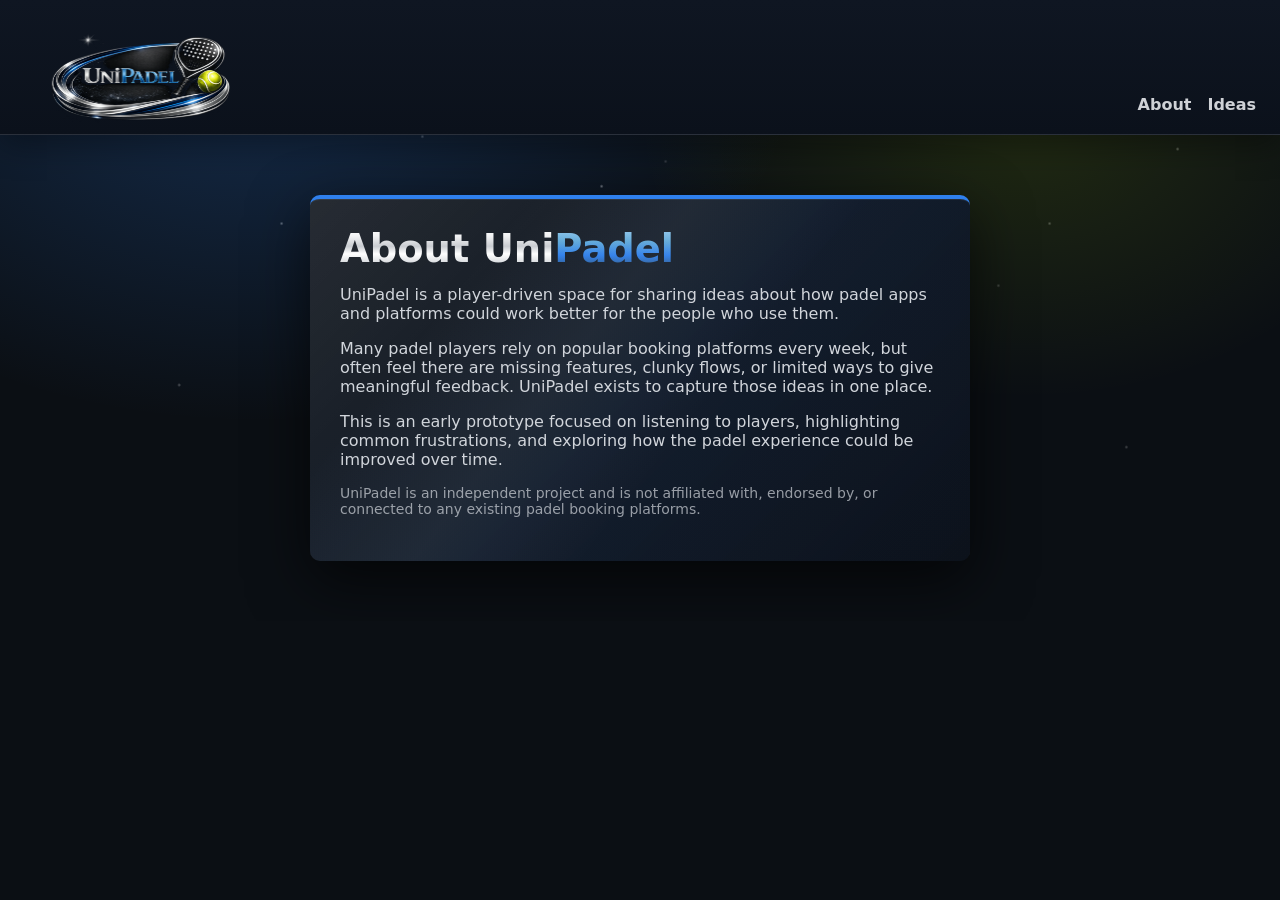
==== index.html @ 0cf9b596 "Update index.html" ====
<!DOCTYPE html>
<html lang="en">
<head>
  <meta charset="UTF-8" />
  <meta name="viewport" content="width=device-width, initial-scale=1" />
  <title>About UniPadel</title>

  <link rel="stylesheet" href="/style.css?v=20260125-3" />
</head>

<body data-page="home">
  <nav class="navbar">
    <a href="/" class="logo">
      <img src="/Images/UniPadel-logo.png" alt="UniPadel logo" class="nav-logo" />
    </a>

    <div class="nav-links">
      <a href="/">About</a>
      <a href="/ideas.html">Ideas</a>

      <!-- Hidden by default; app.js shows these only during an admin session -->
      <a href="/ideas.html?admin=unipadelgold" id="adminNavLink" hidden>Admin</a>
      <a href="/ideas.html" id="exitAdminLink" hidden>Exit Admin</a>
    </div>
  </nav>

  <div class="container">
    <h1 class="brand">
      <span class="brand-uni">About</span>
      <span class="brand-uni">Uni</span><span class="brand-padel">Padel</span>
    </h1>

    <p>
      UniPadel is a player-driven space for sharing ideas about how padel apps and platforms could work better for the people who use them.
    </p>

    <p>
      Many padel players rely on popular booking platforms every week, but often feel there are missing features, clunky flows, or limited ways to give meaningful feedback. UniPadel exists to capture those ideas in one place.
    </p>

    <p>
      This is an early prototype focused on listening to players, highlighting common frustrations, and exploring how the padel experience could be improved over time.
    </p>

    <p style="font-size: 14px; opacity: 0.7;">
      UniPadel is an independent project and is not affiliated with, endorsed by, or connected to any existing padel booking platforms.
    </p>
  </div>

  <script src="/app.js?v=20260125-1" defer></script>
</body>
</html>
---- style.css ----
/* ===== Global safety to prevent sideways overflow ===== */
html, body {
  width: 100%;
  max-width: 100%;
  overflow-x: hidden;
}

/* ===== Page ===== */
body {
  font-family: "Poppins", system-ui, sans-serif;
  margin: 0;
  padding: 0;
  color: #E5E7EB;
  background-color: #0B0F14;

  /* Nebula glow + premium star field */
  background-image:
    radial-gradient(900px 600px at 20% 10%, rgba(47,128,237,.25), transparent 60%),
    radial-gradient(700px 500px at 80% 20%, rgba(182,230,0,.12), transparent 55%),

    radial-gradient(1px 1px at 8% 18%, rgba(255,255,255,.55), transparent 2px),
    radial-gradient(1px 1px at 14% 62%, rgba(255,255,255,.28), transparent 2px),
    radial-gradient(1px 1px at 22% 36%, rgba(255,255,255,.38), transparent 2px),
    radial-gradient(1px 1px at 28% 78%, rgba(255,255,255,.22), transparent 2px),
    radial-gradient(1px 1px at 33% 22%, rgba(255,255,255,.30), transparent 2px),
    radial-gradient(1px 1px at 41% 52%, rgba(255,255,255,.26), transparent 2px),
    radial-gradient(1px 1px at 47% 30%, rgba(255,255,255,.42), transparent 2px),
    radial-gradient(1px 1px at 54% 70%, rgba(255,255,255,.24), transparent 2px),
    radial-gradient(1px 1px at 61% 42%, rgba(255,255,255,.32), transparent 2px),
    radial-gradient(1px 1px at 68% 18%, rgba(255,255,255,.28), transparent 2px),
    radial-gradient(1px 1px at 74% 58%, rgba(255,255,255,.40), transparent 2px),
    radial-gradient(1px 1px at 82% 36%, rgba(255,255,255,.26), transparent 2px),
    radial-gradient(1px 1px at 88% 72%, rgba(255,255,255,.22), transparent 2px),
    radial-gradient(1px 1px at 92% 24%, rgba(255,255,255,.34), transparent 2px),

    radial-gradient(1px 1px at 18% 12%, rgba(255,255,255,.18), transparent 2px),
    radial-gradient(1px 1px at 36% 18%, rgba(255,255,255,.20), transparent 2px),
    radial-gradient(1px 1px at 52% 26%, rgba(255,255,255,.16), transparent 2px),
    radial-gradient(1px 1px at 66% 14%, rgba(255,255,255,.18), transparent 2px),
    radial-gradient(1px 1px at 78% 46%, rgba(255,255,255,.20), transparent 2px),
    radial-gradient(1px 1px at 58% 82%, rgba(255,255,255,.16), transparent 2px);

  background-repeat: no-repeat;
}

/* ===== Navbar (desktop) ===== */
.navbar {
  position: sticky;          /* ✅ STICKY */
  top: 0;                    /* ✅ STICKY */
  z-index: 1000;             /* ✅ stays above content */

  display: flex;
  justify-content: flex-end;
  align-items: flex-end;
  padding: 12px 24px;
  min-height: 110px;
  background: linear-gradient(180deg, #0F1622, #0B111B);
  border-bottom: 1px solid rgba(201,204,210,.14);
  box-shadow: 0 10px 30px rgba(0,0,0,.35);
}

.navbar a {
  color: #E5E7EB;
  text-decoration: none;
  font-weight: 600;
}

/* Logo pinned to bottom-left (desktop) */
.navbar .logo {
  position: absolute;
  left: 24px;
  bottom: -35px;
  display: block;
  line-height: 0;
}

.navbar .nav-logo {
  height: 170px;
  width: auto;
  display: block;
}

/* Right-side links */
.nav-links {
  display: flex;
  align-items: flex-end;
  gap: 16px;
  padding-bottom: 8px;
}

.nav-links a { opacity: 0.9; }

.nav-links a:hover {
  opacity: 1;
  color: #2F80ED;
  text-shadow: 0 0 12px rgba(47,128,237,.25);
}

/* ===== Container ===== */
.container {
  max-width: 600px;
  margin: 60px auto;
  padding: 30px;
  border-radius: 10px;

  background:
    linear-gradient(135deg,
      rgba(255,255,255,.08),
      rgba(255,255,255,.03) 25%,
      rgba(47,128,237,.06) 50%,
      rgba(0,0,0,.20) 100%
    ),
    linear-gradient(135deg, #141A22, #0F1622);

  box-shadow:
    0 20px 60px rgba(0,0,0,.65),
    inset 0 1px 0 rgba(255,255,255,.08);

  border-top: 4px solid #2F80ED;
  position: relative;
  overflow: hidden;
}

/* Metallic diagonal shine */
.container::before {
  content: "";
  position: absolute;
  inset: -40%;
  background: linear-gradient(120deg, transparent 35%, rgba(201,204,210,0.18) 45%, transparent 55%);
  transform: rotate(8deg);
  opacity: 0.35;
  pointer-events: none;
}

/* ===== Brand Header ===== */
.brand {
  font-size: 2.4rem;
  margin: 0 0 10px;
  font-weight: 700;
  line-height: 1.05;
}

.brand-uni {
  background: linear-gradient(
    180deg,
    #FFFFFF 0%,
    #F2F3F4 22%,
    #C9CCD1 45%,
    #FFFFFF 62%,
    #B6BBC1 100%
  );
  -webkit-background-clip: text;
  background-clip: text;
  color: transparent;
}

.brand-padel {
  background: linear-gradient(
    180deg,
    #9FD0F0 0%,
    #5FA9DA 35%,
    #2F80ED 65%,
    #2C4D6A 100%
  );
  -webkit-background-clip: text;
  background-clip: text;
  color: transparent;
}

/* ===== Text ===== */
p { color: #D1D5DB; }
label { font-weight: 600; color: #E5E7EB; }

/* ===== Inputs ===== */
input,
textarea {
  width: 95%;
  padding: 10px;
  margin-top: 6px;
  background: rgba(15,22,34,.9);
  color: #E5E7EB;
  border: 1px solid rgba(201,204,210,.3);
  border-radius: 6px;
}

/* ===== Buttons ===== */
button {
  background: #1F2937;
  color: #E5E7EB;
  border: none;
  padding: 12px 18px;
  border-radius: 6px;
  cursor: pointer;
}

button:hover { background: #111827; }

/* ===== Message / Admin ===== */
#messageArea { margin-top: 15px; font-weight: bold; }
.owner-only { display: none; }

/* ===== Mobile ===== */
@media (max-width: 600px) {
  .navbar {
    min-height: 84px;
    padding: 10px 12px;
    justify-content: space-between;
    align-items: center;
  }

  .navbar .logo {
    position: static;
  }

  .navbar .nav-logo {
    height: 92px;
  }

  .nav-links {
    align-items: center;
    flex-wrap: wrap;
    gap: 12px;
    max-width: 44vw;
  }

  .container {
    width: calc(100% - 24px);
    margin: 14px auto;
    padding: 18px;
  }
}
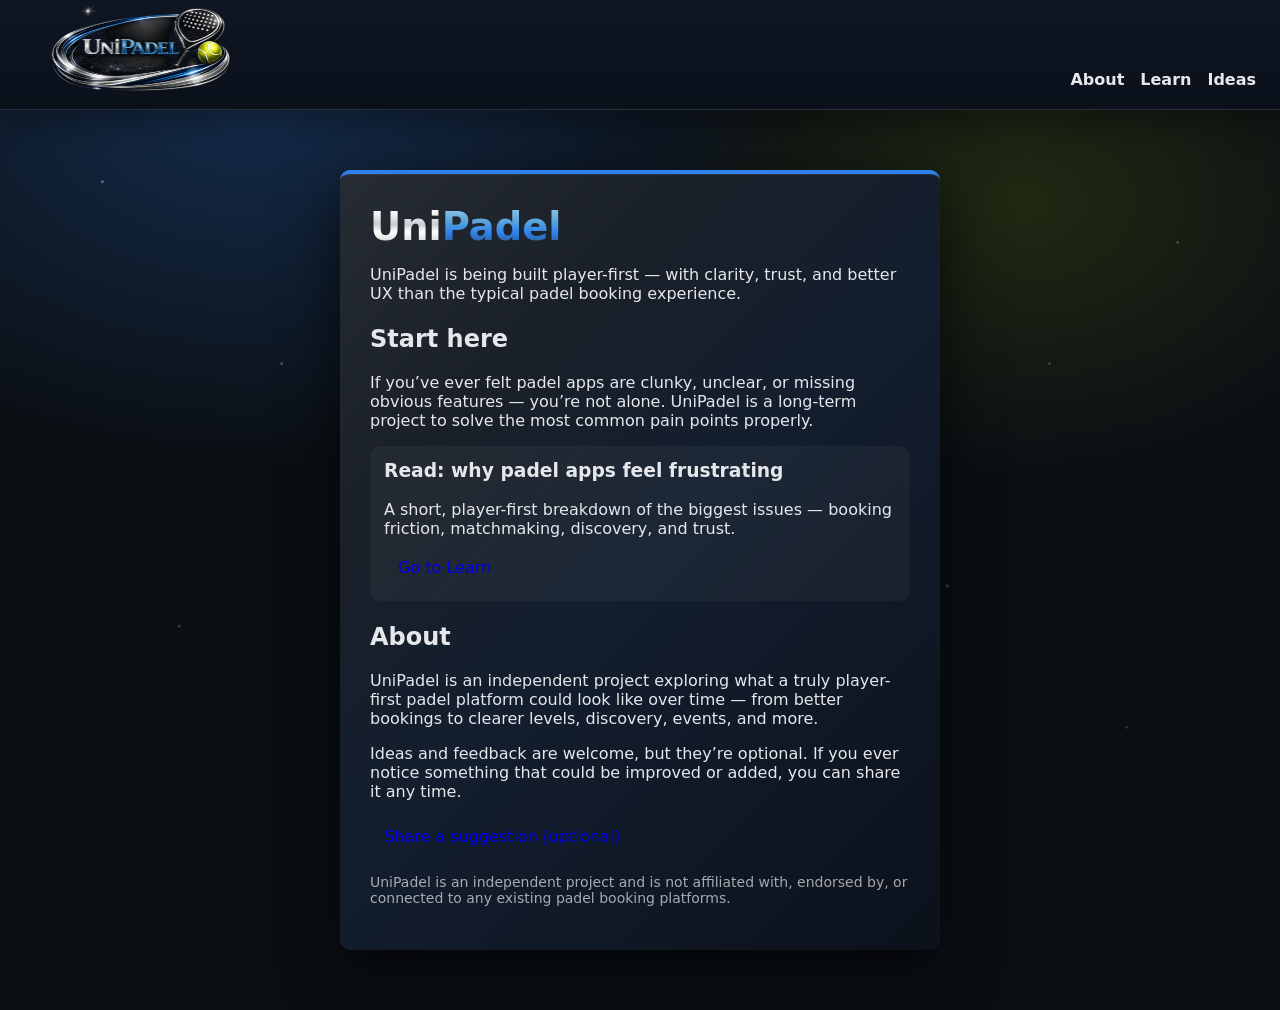
==== commit 2fd3a2a4: "Update index.html" ====
--- a/index.html
+++ b/index.html
@@ -3,7 +3,7 @@
 <head>
   <meta charset="UTF-8" />
   <meta name="viewport" content="width=device-width, initial-scale=1" />
-  <title>About UniPadel</title>
+  <title>UniPadel</title>
 
   <link rel="stylesheet" href="/style.css?v=20260125-3" />
 </head>
@@ -16,6 +16,7 @@
 
     <div class="nav-links">
       <a href="/">About</a>
+      <a href="/learn.html">Learn</a>
       <a href="/ideas.html">Ideas</a>
 
       <!-- Hidden by default; app.js shows these only during an admin session -->
@@ -26,25 +27,56 @@
 
   <div class="container">
     <h1 class="brand">
-      <span class="brand-uni">About</span>
       <span class="brand-uni">Uni</span><span class="brand-padel">Padel</span>
     </h1>
 
-    <p>
-      UniPadel is a player-driven space for sharing ideas about how padel apps and platforms could work better for the people who use them.
+    <p style="max-width: 720px; margin-left:auto; margin-right:auto;">
+      UniPadel is being built player-first — with clarity, trust, and better UX than the typical padel booking experience.
     </p>
 
-    <p>
-      Many padel players rely on popular booking platforms every week, but often feel there are missing features, clunky flows, or limited ways to give meaningful feedback. UniPadel exists to capture those ideas in one place.
-    </p>
+    <!-- New: content-first, browseable value -->
+    <section style="margin-top: 22px; text-align:left; max-width: 760px; margin-left:auto; margin-right:auto;">
+      <h2 style="margin-top: 0;">Start here</h2>
+      <p>
+        If you’ve ever felt padel apps are clunky, unclear, or missing obvious features — you’re not alone.
+        UniPadel is a long-term project to solve the most common pain points properly.
+      </p>
 
-    <p>
-      This is an early prototype focused on listening to players, highlighting common frustrations, and exploring how the padel experience could be improved over time.
-    </p>
+      <div style="margin-top: 14px; padding: 14px; border-radius: 10px; background: rgba(255,255,255,0.04);">
+        <h3 style="margin-top: 0;">Read: why padel apps feel frustrating</h3>
+        <p style="margin-bottom: 10px;">
+          A short, player-first breakdown of the biggest issues — booking friction, matchmaking, discovery, and trust.
+        </p>
+        <a href="/learn.html" style="display:inline-block; padding:10px 14px; border-radius: 8px; text-decoration:none;">
+          Go to Learn
+        </a>
+      </div>
+    </section>
 
-    <p style="font-size: 14px; opacity: 0.7;">
-      UniPadel is an independent project and is not affiliated with, endorsed by, or connected to any existing padel booking platforms.
-    </p>
+    <!-- Updated About copy: keep it, but make ideas optional -->
+    <section style="margin-top: 22px; text-align:left; max-width: 760px; margin-left:auto; margin-right:auto;">
+      <h2>About</h2>
+
+      <p>
+        UniPadel is an independent project exploring what a truly player-first padel platform could look like over time —
+        from better bookings to clearer levels, discovery, events, and more.
+      </p>
+
+      <p>
+        Ideas and feedback are welcome, but they’re optional. If you ever notice something that could be improved or added,
+        you can share it any time.
+      </p>
+
+      <p style="margin-bottom: 0;">
+        <a href="/ideas.html" style="display:inline-block; padding:10px 14px; border-radius: 8px; text-decoration:none;">
+          Share a suggestion (optional)
+        </a>
+      </p>
+
+      <p style="font-size: 14px; opacity: 0.7; margin-top: 18px;">
+        UniPadel is an independent project and is not affiliated with, endorsed by, or connected to any existing padel booking platforms.
+      </p>
+    </section>
   </div>
 
   <script src="/app.js?v=20260125-1" defer></script>
--- a/style.css
+++ b/style.css
@@ -1,8 +1,15 @@
-/* ===== Global safety to prevent sideways overflow ===== */
+
+/* ===== Global safety ===== */
 html, body {
   width: 100%;
   max-width: 100%;
   overflow-x: hidden;
+}
+
+/* ✅ FIX: make width calculations include padding + border
+   This stops the triage Notes textarea (width:100%) spilling out. */
+*, *::before, *::after {
+  box-sizing: border-box;
 }
 
 /* ===== Page ===== */
@@ -13,7 +20,7 @@
   color: #E5E7EB;
   background-color: #0B0F14;
 
-  /* Nebula glow + premium star field */
+  /* Desktop star background */
   background-image:
     radial-gradient(900px 600px at 20% 10%, rgba(47,128,237,.25), transparent 60%),
     radial-gradient(700px 500px at 80% 20%, rgba(182,230,0,.12), transparent 55%),
@@ -31,24 +38,14 @@
     radial-gradient(1px 1px at 74% 58%, rgba(255,255,255,.40), transparent 2px),
     radial-gradient(1px 1px at 82% 36%, rgba(255,255,255,.26), transparent 2px),
     radial-gradient(1px 1px at 88% 72%, rgba(255,255,255,.22), transparent 2px),
-    radial-gradient(1px 1px at 92% 24%, rgba(255,255,255,.34), transparent 2px),
-
-    radial-gradient(1px 1px at 18% 12%, rgba(255,255,255,.18), transparent 2px),
-    radial-gradient(1px 1px at 36% 18%, rgba(255,255,255,.20), transparent 2px),
-    radial-gradient(1px 1px at 52% 26%, rgba(255,255,255,.16), transparent 2px),
-    radial-gradient(1px 1px at 66% 14%, rgba(255,255,255,.18), transparent 2px),
-    radial-gradient(1px 1px at 78% 46%, rgba(255,255,255,.20), transparent 2px),
-    radial-gradient(1px 1px at 58% 82%, rgba(255,255,255,.16), transparent 2px);
+    radial-gradient(1px 1px at 92% 24%, rgba(255,255,255,.34), transparent 2px);
 
   background-repeat: no-repeat;
 }
 
-/* ===== Navbar (desktop) ===== */
+/* ===== Navbar ===== */
 .navbar {
-  position: sticky;          /* ✅ STICKY */
-  top: 0;                    /* ✅ STICKY */
-  z-index: 1000;             /* ✅ stays above content */
-
+  position: relative;
   display: flex;
   justify-content: flex-end;
   align-items: flex-end;
@@ -65,38 +62,29 @@
   font-weight: 600;
 }
 
-/* Logo pinned to bottom-left (desktop) */
 .navbar .logo {
   position: absolute;
   left: 24px;
   bottom: -35px;
-  display: block;
-  line-height: 0;
 }
 
 .navbar .nav-logo {
   height: 170px;
-  width: auto;
-  display: block;
-}
-
-/* Right-side links */
+}
+
+/* ===== Nav Links ===== */
 .nav-links {
   display: flex;
-  align-items: flex-end;
   gap: 16px;
   padding-bottom: 8px;
 }
 
-.nav-links a { opacity: 0.9; }
-
 .nav-links a:hover {
-  opacity: 1;
   color: #2F80ED;
   text-shadow: 0 0 12px rgba(47,128,237,.25);
 }
 
-/* ===== Container ===== */
+/* ===== Container (UNCHANGED) ===== */
 .container {
   max-width: 600px;
   margin: 60px auto;
@@ -121,62 +109,31 @@
   overflow: hidden;
 }
 
-/* Metallic diagonal shine */
-.container::before {
-  content: "";
-  position: absolute;
-  inset: -40%;
-  background: linear-gradient(120deg, transparent 35%, rgba(201,204,210,0.18) 45%, transparent 55%);
-  transform: rotate(8deg);
-  opacity: 0.35;
-  pointer-events: none;
-}
-
 /* ===== Brand Header ===== */
 .brand {
   font-size: 2.4rem;
   margin: 0 0 10px;
   font-weight: 700;
-  line-height: 1.05;
 }
 
 .brand-uni {
-  background: linear-gradient(
-    180deg,
-    #FFFFFF 0%,
-    #F2F3F4 22%,
-    #C9CCD1 45%,
-    #FFFFFF 62%,
-    #B6BBC1 100%
-  );
+  background: linear-gradient(180deg,#FFFFFF,#F2F3F4 22%,#C9CCD1 45%,#FFFFFF 62%,#B6BBC1);
   -webkit-background-clip: text;
-  background-clip: text;
   color: transparent;
 }
 
 .brand-padel {
-  background: linear-gradient(
-    180deg,
-    #9FD0F0 0%,
-    #5FA9DA 35%,
-    #2F80ED 65%,
-    #2C4D6A 100%
-  );
+  background: linear-gradient(180deg,#9FD0F0,#5FA9DA 35%,#2F80ED 65%,#2C4D6A);
   -webkit-background-clip: text;
-  background-clip: text;
   color: transparent;
 }
-
-/* ===== Text ===== */
-p { color: #D1D5DB; }
-label { font-weight: 600; color: #E5E7EB; }
 
 /* ===== Inputs ===== */
 input,
-textarea {
+textarea,
+select {
   width: 95%;
   padding: 10px;
-  margin-top: 6px;
   background: rgba(15,22,34,.9);
   color: #E5E7EB;
   border: 1px solid rgba(201,204,210,.3);
@@ -187,20 +144,44 @@
 button {
   background: #1F2937;
   color: #E5E7EB;
-  border: none;
   padding: 12px 18px;
   border-radius: 6px;
-  cursor: pointer;
-}
-
-button:hover { background: #111827; }
-
-/* ===== Message / Admin ===== */
-#messageArea { margin-top: 15px; font-weight: bold; }
+  border: none;
+}
+
+/* Serve button */
+#ideaForm button[type="submit"] {
+  display: block;
+  margin: 26px auto 0;
+  background: linear-gradient(180deg,#D9FF4F,#B6E600 55%,#8FBF00);
+  color: #FFFFFF;
+  border-radius: 12px;
+  padding: 14px 30px;
+  box-shadow: 0 18px 40px rgba(182,230,0,.35), inset 0 2px 0 rgba(255,255,255,.35);
+}
+
+/* ===== Admin-only ===== */
 .owner-only { display: none; }
 
-/* ===== Mobile ===== */
+/* ========================================================= */
+/* =================== MOBILE ONLY ========================= */
+/* ========================================================= */
+
 @media (max-width: 600px) {
+
+  *, *::before, *::after { box-sizing: border-box; }
+  body {
+    overflow-x: hidden;
+
+    /* ✅ Mobile page background is white */
+    background: #FFFFFF;
+  }
+
+  /* Remove stars on mobile so white is clean */
+  body {
+    background-image: none;
+  }
+
   .navbar {
     min-height: 84px;
     padding: 10px 12px;
@@ -208,24 +189,32 @@
     align-items: center;
   }
 
-  .navbar .logo {
-    position: static;
-  }
-
-  .navbar .nav-logo {
-    height: 92px;
-  }
+  .navbar .logo { position: static; }
+  .navbar .nav-logo { height: 92px; }
 
   .nav-links {
-    align-items: center;
     flex-wrap: wrap;
+    max-width: 44vw;
     gap: 12px;
-    max-width: 44vw;
-  }
-
+  }
+
+  /* Container stays dark & premium */
   .container {
     width: calc(100% - 24px);
     margin: 14px auto;
     padding: 18px;
   }
-}
+
+  input,
+  textarea,
+  select {
+    width: 100%;
+  }
+
+  button { width: 100%; }
+
+  #ideaForm button[type="submit"] {
+    width: 100%;
+  }
+}
+
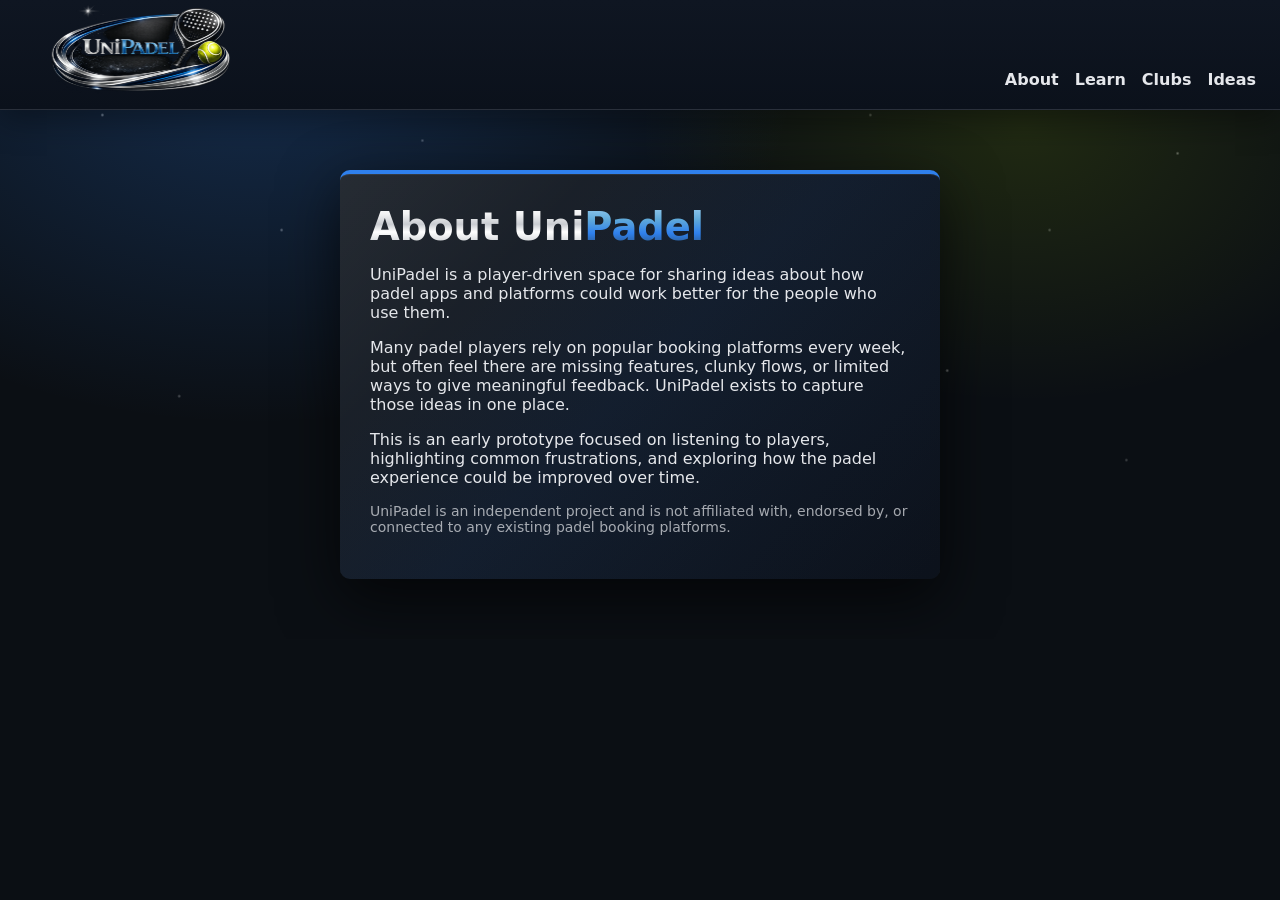
==== commit 814d5203: "Update index.html" ====
--- a/index.html
+++ b/index.html
@@ -3,7 +3,7 @@
 <head>
   <meta charset="UTF-8" />
   <meta name="viewport" content="width=device-width, initial-scale=1" />
-  <title>UniPadel</title>
+  <title>About UniPadel</title>
 
   <link rel="stylesheet" href="/style.css?v=20260125-3" />
 </head>
@@ -17,6 +17,7 @@
     <div class="nav-links">
       <a href="/">About</a>
       <a href="/learn.html">Learn</a>
+      <a href="/clubs.html">Clubs</a>
       <a href="/ideas.html">Ideas</a>
 
       <!-- Hidden by default; app.js shows these only during an admin session -->
@@ -27,56 +28,25 @@
 
   <div class="container">
     <h1 class="brand">
+      <span class="brand-uni">About</span>
       <span class="brand-uni">Uni</span><span class="brand-padel">Padel</span>
     </h1>
 
-    <p style="max-width: 720px; margin-left:auto; margin-right:auto;">
-      UniPadel is being built player-first — with clarity, trust, and better UX than the typical padel booking experience.
+    <p>
+      UniPadel is a player-driven space for sharing ideas about how padel apps and platforms could work better for the people who use them.
     </p>
 
-    <!-- New: content-first, browseable value -->
-    <section style="margin-top: 22px; text-align:left; max-width: 760px; margin-left:auto; margin-right:auto;">
-      <h2 style="margin-top: 0;">Start here</h2>
-      <p>
-        If you’ve ever felt padel apps are clunky, unclear, or missing obvious features — you’re not alone.
-        UniPadel is a long-term project to solve the most common pain points properly.
-      </p>
+    <p>
+      Many padel players rely on popular booking platforms every week, but often feel there are missing features, clunky flows, or limited ways to give meaningful feedback. UniPadel exists to capture those ideas in one place.
+    </p>
 
-      <div style="margin-top: 14px; padding: 14px; border-radius: 10px; background: rgba(255,255,255,0.04);">
-        <h3 style="margin-top: 0;">Read: why padel apps feel frustrating</h3>
-        <p style="margin-bottom: 10px;">
-          A short, player-first breakdown of the biggest issues — booking friction, matchmaking, discovery, and trust.
-        </p>
-        <a href="/learn.html" style="display:inline-block; padding:10px 14px; border-radius: 8px; text-decoration:none;">
-          Go to Learn
-        </a>
-      </div>
-    </section>
+    <p>
+      This is an early prototype focused on listening to players, highlighting common frustrations, and exploring how the padel experience could be improved over time.
+    </p>
 
-    <!-- Updated About copy: keep it, but make ideas optional -->
-    <section style="margin-top: 22px; text-align:left; max-width: 760px; margin-left:auto; margin-right:auto;">
-      <h2>About</h2>
-
-      <p>
-        UniPadel is an independent project exploring what a truly player-first padel platform could look like over time —
-        from better bookings to clearer levels, discovery, events, and more.
-      </p>
-
-      <p>
-        Ideas and feedback are welcome, but they’re optional. If you ever notice something that could be improved or added,
-        you can share it any time.
-      </p>
-
-      <p style="margin-bottom: 0;">
-        <a href="/ideas.html" style="display:inline-block; padding:10px 14px; border-radius: 8px; text-decoration:none;">
-          Share a suggestion (optional)
-        </a>
-      </p>
-
-      <p style="font-size: 14px; opacity: 0.7; margin-top: 18px;">
-        UniPadel is an independent project and is not affiliated with, endorsed by, or connected to any existing padel booking platforms.
-      </p>
-    </section>
+    <p style="font-size: 14px; opacity: 0.7;">
+      UniPadel is an independent project and is not affiliated with, endorsed by, or connected to any existing padel booking platforms.
+    </p>
   </div>
 
   <script src="/app.js?v=20260125-1" defer></script>
--- a/style.css
+++ b/style.css
@@ -1,4 +1,3 @@
-
 /* ===== Global safety ===== */
 html, body {
   width: 100%;
@@ -43,6 +42,24 @@
   background-repeat: no-repeat;
 }
 
+/* ===== Global links (NEW) ===== */
+/* Fix default purple/blue links on dark background */
+a {
+  color: #2F80ED;
+  text-decoration: underline;
+  text-underline-offset: 3px;
+}
+
+a:hover {
+  color: #9FD0F0;
+}
+
+a:focus-visible {
+  outline: 2px solid rgba(182,230,0,.65);
+  outline-offset: 3px;
+  border-radius: 6px;
+}
+
 /* ===== Navbar ===== */
 .navbar {
   position: relative;
@@ -182,6 +199,11 @@
     background-image: none;
   }
 
+  /* NEW: ensure link color still looks good on white background */
+  a {
+    color: #2F80ED;
+  }
+
   .navbar {
     min-height: 84px;
     padding: 10px 12px;
@@ -217,4 +239,3 @@
     width: 100%;
   }
 }
-
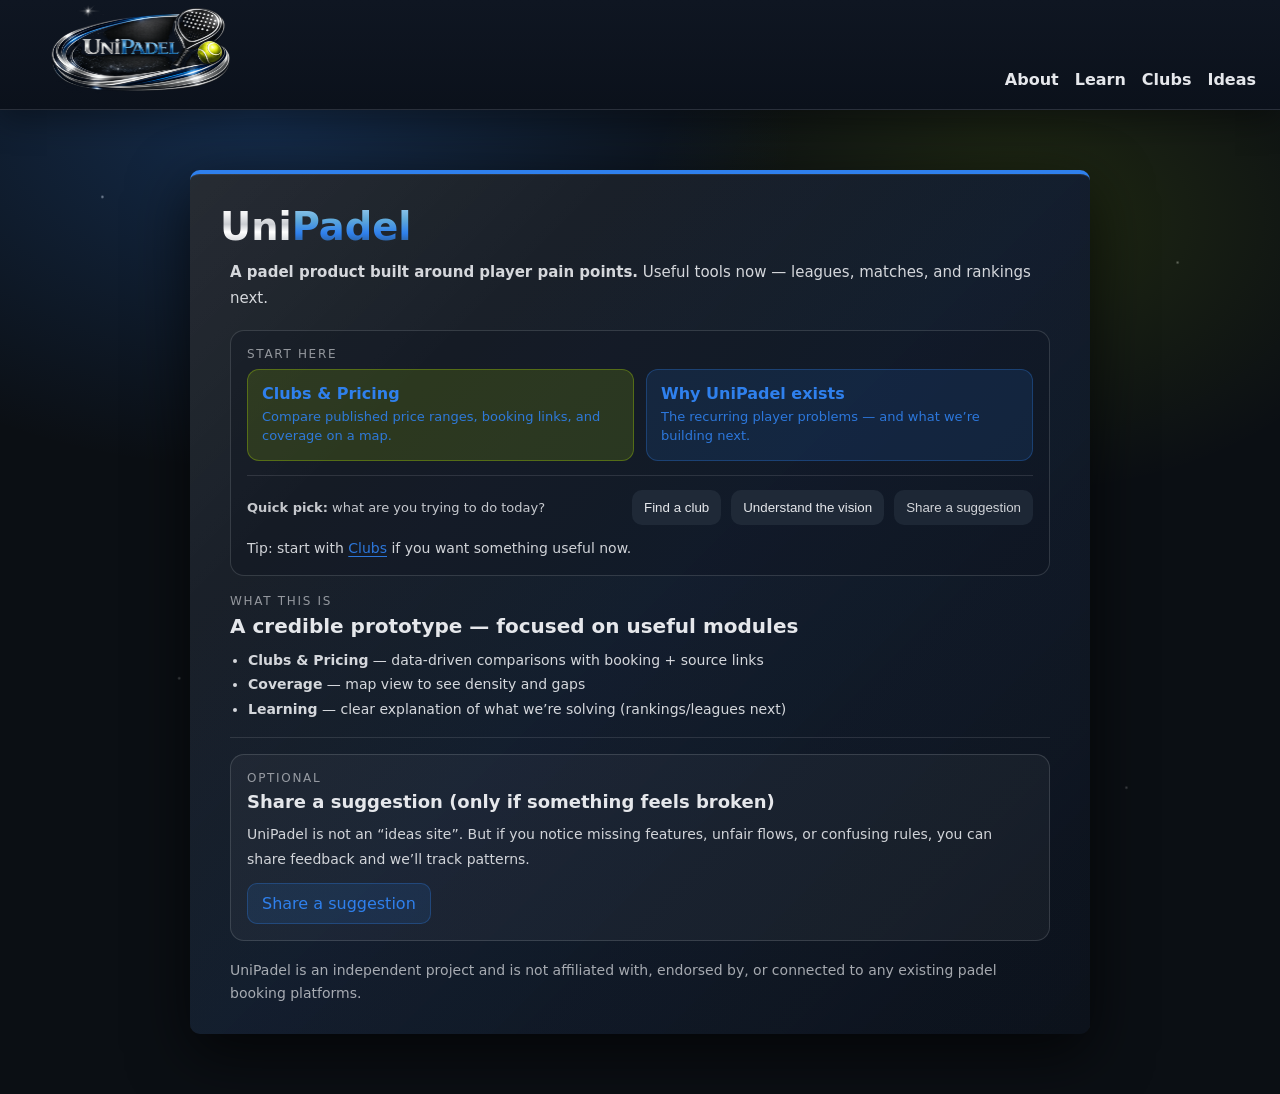
==== commit 20547ada: "Update index.html" ====
--- a/index.html
+++ b/index.html
@@ -3,7 +3,7 @@
 <head>
   <meta charset="UTF-8" />
   <meta name="viewport" content="width=device-width, initial-scale=1" />
-  <title>About UniPadel</title>
+  <title>UniPadel</title>
 
   <link rel="stylesheet" href="/style.css?v=20260125-3" />
 </head>
@@ -26,29 +26,191 @@
     </div>
   </nav>
 
-  <div class="container">
-    <h1 class="brand">
-      <span class="brand-uni">About</span>
+  <div class="container" style="max-width: 900px;">
+    <h1 class="brand" style="margin-bottom: 10px;">
       <span class="brand-uni">Uni</span><span class="brand-padel">Padel</span>
     </h1>
 
-    <p>
-      UniPadel is a player-driven space for sharing ideas about how padel apps and platforms could work better for the people who use them.
+    <p style="max-width: 820px; margin: 0 auto; font-size: 15px; line-height: 1.75; opacity: .92;">
+      <strong style="font-weight:700;">A padel product built around player pain points.</strong>
+      Useful tools now — leagues, matches, and rankings next.
     </p>
 
-    <p>
-      Many padel players rely on popular booking platforms every week, but often feel there are missing features, clunky flows, or limited ways to give meaningful feedback. UniPadel exists to capture those ideas in one place.
-    </p>
-
-    <p>
-      This is an early prototype focused on listening to players, highlighting common frustrations, and exploring how the padel experience could be improved over time.
-    </p>
-
-    <p style="font-size: 14px; opacity: 0.7;">
+    <!-- Primary CTAs -->
+    <section
+      style="
+        margin-top: 18px;
+        padding: 16px;
+        border-radius: 14px;
+        border: 1px solid rgba(201,204,210,.18);
+        background: rgba(15,22,34,.35);
+        text-align: left;
+        max-width: 820px;
+        margin-left: auto;
+        margin-right: auto;
+      "
+    >
+      <div style="font-size:12px; letter-spacing:.14em; text-transform:uppercase; opacity:.6; margin-bottom:8px;">
+        Start here
+      </div>
+
+      <div style="display:flex; gap:12px; flex-wrap:wrap; align-items:stretch;">
+        <a
+          href="/clubs.html"
+          style="
+            flex:1;
+            min-width: 220px;
+            display:block;
+            padding: 14px;
+            border-radius: 12px;
+            text-decoration:none;
+            background: rgba(182,230,0,.14);
+            border: 1px solid rgba(182,230,0,.30);
+          "
+        >
+          <div style="font-weight:700; font-size:16px; margin-bottom:4px;">Clubs & Pricing</div>
+          <div style="font-size:13px; opacity:.9; line-height:1.5;">
+            Compare published price ranges, booking links, and coverage on a map.
+          </div>
+        </a>
+
+        <a
+          href="/learn.html"
+          style="
+            flex:1;
+            min-width: 220px;
+            display:block;
+            padding: 14px;
+            border-radius: 12px;
+            text-decoration:none;
+            background: rgba(47,128,237,.12);
+            border: 1px solid rgba(47,128,237,.30);
+          "
+        >
+          <div style="font-weight:700; font-size:16px; margin-bottom:4px;">Why UniPadel exists</div>
+          <div style="font-size:13px; opacity:.9; line-height:1.5;">
+            The recurring player problems — and what we’re building next.
+          </div>
+        </a>
+      </div>
+
+      <div style="height:1px; background: rgba(201,204,210,.14); margin: 14px 0;"></div>
+
+      <!-- Interactive mini selector -->
+      <div style="display:flex; justify-content:space-between; gap:12px; flex-wrap:wrap; align-items:center;">
+        <div style="font-size:13px; opacity:.85;">
+          <strong>Quick pick:</strong> what are you trying to do today?
+        </div>
+
+        <div style="display:flex; gap:10px; flex-wrap:wrap;">
+          <button id="pickClubsBtn" type="button" style="padding:10px 12px; border-radius:10px;">
+            Find a club
+          </button>
+          <button id="pickLearnBtn" type="button" style="padding:10px 12px; border-radius:10px;">
+            Understand the vision
+          </button>
+          <button id="pickIdeaBtn" type="button" style="padding:10px 12px; border-radius:10px; opacity:.9;">
+            Share a suggestion
+          </button>
+        </div>
+      </div>
+
+      <div id="pickResult" style="margin-top:12px; font-size:14px; line-height:1.6; opacity:.9;"></div>
+    </section>
+
+    <!-- What UniPadel is (today) -->
+    <section style="margin-top: 18px; text-align:left; max-width: 820px; margin-left:auto; margin-right:auto;">
+      <div style="font-size:12px; letter-spacing:.14em; text-transform:uppercase; opacity:.6; margin-bottom:6px;">
+        What this is
+      </div>
+
+      <h2 style="margin:0; font-size:20px;">A credible prototype — focused on useful modules</h2>
+
+      <ul style="margin:10px 0 0; padding-left:18px; line-height:1.75; font-size:14px; opacity:.92;">
+        <li><strong>Clubs & Pricing</strong> — data-driven comparisons with booking + source links</li>
+        <li><strong>Coverage</strong> — map view to see density and gaps</li>
+        <li><strong>Learning</strong> — clear explanation of what we’re solving (rankings/leagues next)</li>
+      </ul>
+
+      <div style="height:1px; background: rgba(201,204,210,.14); margin: 16px 0;"></div>
+    </section>
+
+    <!-- Secondary CTA: ideas -->
+    <section
+      style="
+        margin-top: 10px;
+        padding: 16px;
+        border-radius: 14px;
+        background: rgba(255,255,255,0.04);
+        border: 1px solid rgba(201,204,210,.18);
+        text-align:left;
+        max-width: 820px;
+        margin-left:auto;
+        margin-right:auto;
+      "
+    >
+      <div style="font-size:12px; letter-spacing:.14em; text-transform:uppercase; opacity:.6; margin-bottom:6px;">
+        Optional
+      </div>
+
+      <h3 style="margin:0; font-size:18px;">Share a suggestion (only if something feels broken)</h3>
+
+      <p style="margin:10px 0 0; font-size:14px; line-height:1.75; opacity:.9;">
+        UniPadel is not an “ideas site”. But if you notice missing features, unfair flows,
+        or confusing rules, you can share feedback and we’ll track patterns.
+      </p>
+
+      <div style="margin-top:12px;">
+        <a
+          href="/ideas.html"
+          style="
+            display:inline-block;
+            padding:10px 14px;
+            border-radius: 10px;
+            text-decoration:none;
+            background: rgba(47,128,237,.12);
+            border: 1px solid rgba(47,128,237,.30);
+          "
+        >
+          Share a suggestion
+        </a>
+      </div>
+    </section>
+
+    <p style="max-width:820px;margin:18px auto 0;font-size:14px;opacity:.7;line-height:1.6;">
       UniPadel is an independent project and is not affiliated with, endorsed by, or connected to any existing padel booking platforms.
     </p>
   </div>
 
+  <script>
+    // Tiny homepage interactivity (no backend, no tracking)
+    document.addEventListener("DOMContentLoaded", () => {
+      const pickResult = document.getElementById("pickResult");
+      const clubsBtn = document.getElementById("pickClubsBtn");
+      const learnBtn = document.getElementById("pickLearnBtn");
+      const ideaBtn  = document.getElementById("pickIdeaBtn");
+
+      function setMsg(html) {
+        pickResult.innerHTML = html;
+      }
+
+      clubsBtn.addEventListener("click", () => {
+        setMsg(`Recommended: <strong>Clubs & Pricing</strong> — compare venues, filter by location, and use the map for coverage. <a href="/clubs.html">Go to Clubs</a>.`);
+      });
+
+      learnBtn.addEventListener("click", () => {
+        setMsg(`Recommended: <strong>Learn</strong> — understand what UniPadel is building (scoring/rankings/leagues next). <a href="/learn.html">Go to Learn</a>.`);
+      });
+
+      ideaBtn.addEventListener("click", () => {
+        setMsg(`Optional: if something feels broken or missing, share it. <a href="/ideas.html">Go to Ideas</a>.`);
+      });
+
+      // default helpful message
+      setMsg(`Tip: start with <a href="/clubs.html">Clubs</a> if you want something useful now.`);
+    });
+  </script>
+
   <script src="/app.js?v=20260125-1" defer></script>
 </body>
 </html>
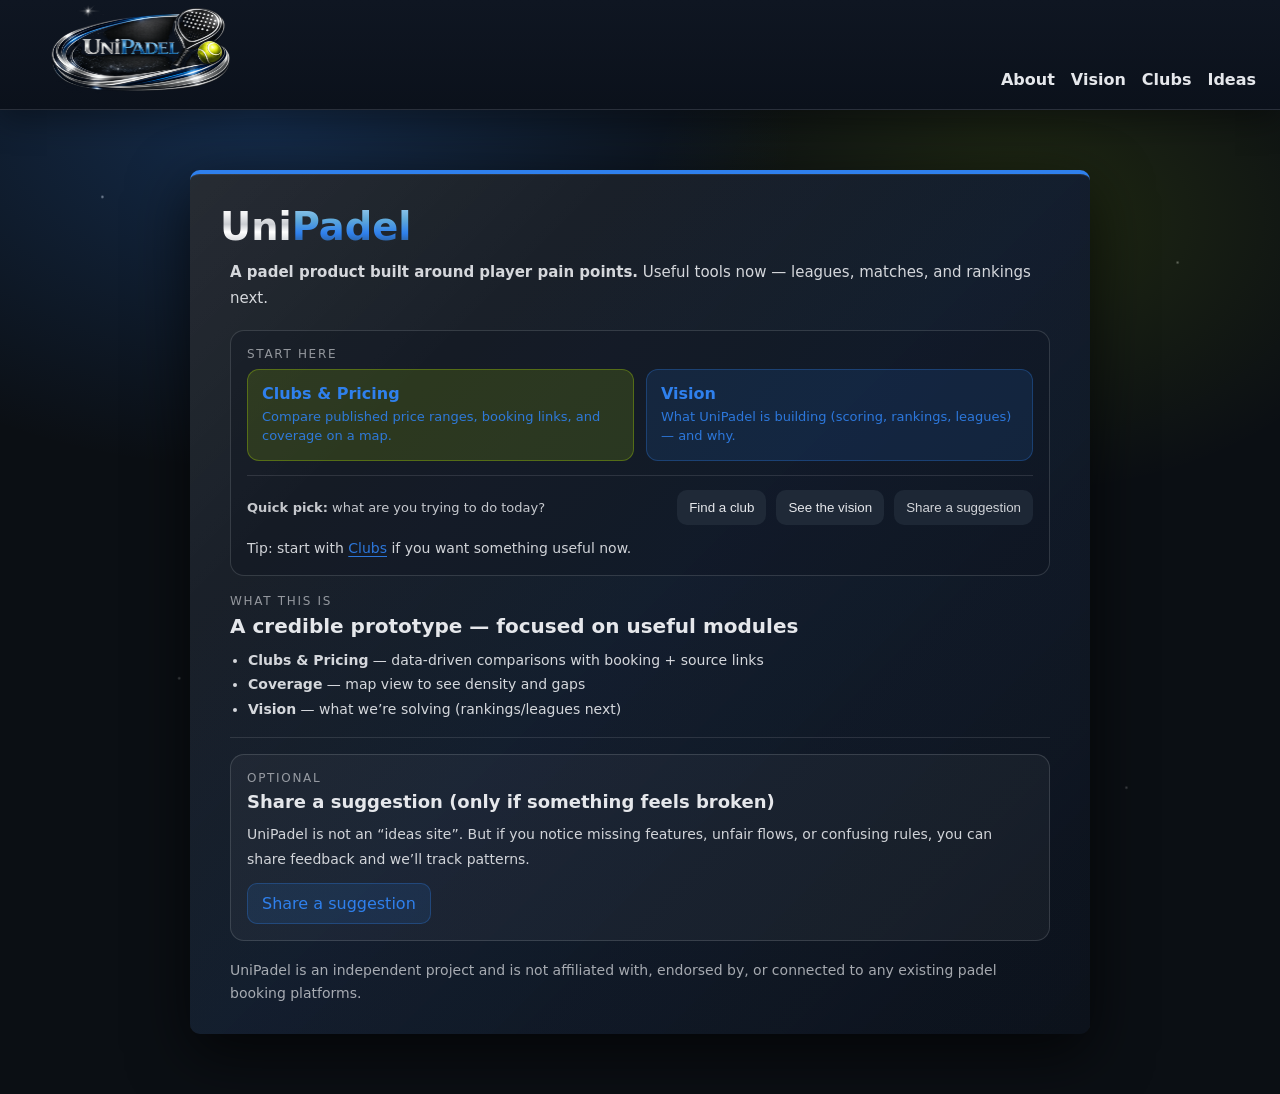
==== commit 59d3197a: "Update index.html" ====
--- a/index.html
+++ b/index.html
@@ -16,7 +16,7 @@
 
     <div class="nav-links">
       <a href="/">About</a>
-      <a href="/learn.html">Learn</a>
+      <a href="/learn.html">Vision</a>
       <a href="/clubs.html">Clubs</a>
       <a href="/ideas.html">Ideas</a>
 
@@ -87,9 +87,9 @@
             border: 1px solid rgba(47,128,237,.30);
           "
         >
-          <div style="font-weight:700; font-size:16px; margin-bottom:4px;">Why UniPadel exists</div>
+          <div style="font-weight:700; font-size:16px; margin-bottom:4px;">Vision</div>
           <div style="font-size:13px; opacity:.9; line-height:1.5;">
-            The recurring player problems — and what we’re building next.
+            What UniPadel is building (scoring, rankings, leagues) — and why.
           </div>
         </a>
       </div>
@@ -107,7 +107,7 @@
             Find a club
           </button>
           <button id="pickLearnBtn" type="button" style="padding:10px 12px; border-radius:10px;">
-            Understand the vision
+            See the vision
           </button>
           <button id="pickIdeaBtn" type="button" style="padding:10px 12px; border-radius:10px; opacity:.9;">
             Share a suggestion
@@ -129,7 +129,7 @@
       <ul style="margin:10px 0 0; padding-left:18px; line-height:1.75; font-size:14px; opacity:.92;">
         <li><strong>Clubs & Pricing</strong> — data-driven comparisons with booking + source links</li>
         <li><strong>Coverage</strong> — map view to see density and gaps</li>
-        <li><strong>Learning</strong> — clear explanation of what we’re solving (rankings/leagues next)</li>
+        <li><strong>Vision</strong> — what we’re solving (rankings/leagues next)</li>
       </ul>
 
       <div style="height:1px; background: rgba(201,204,210,.14); margin: 16px 0;"></div>
@@ -199,14 +199,13 @@
       });
 
       learnBtn.addEventListener("click", () => {
-        setMsg(`Recommended: <strong>Learn</strong> — understand what UniPadel is building (scoring/rankings/leagues next). <a href="/learn.html">Go to Learn</a>.`);
+        setMsg(`Recommended: <strong>Vision</strong> — what UniPadel is building (scoring/rankings/leagues next). <a href="/learn.html">Go to Vision</a>.`);
       });
 
       ideaBtn.addEventListener("click", () => {
         setMsg(`Optional: if something feels broken or missing, share it. <a href="/ideas.html">Go to Ideas</a>.`);
       });
 
-      // default helpful message
       setMsg(`Tip: start with <a href="/clubs.html">Clubs</a> if you want something useful now.`);
     });
   </script>
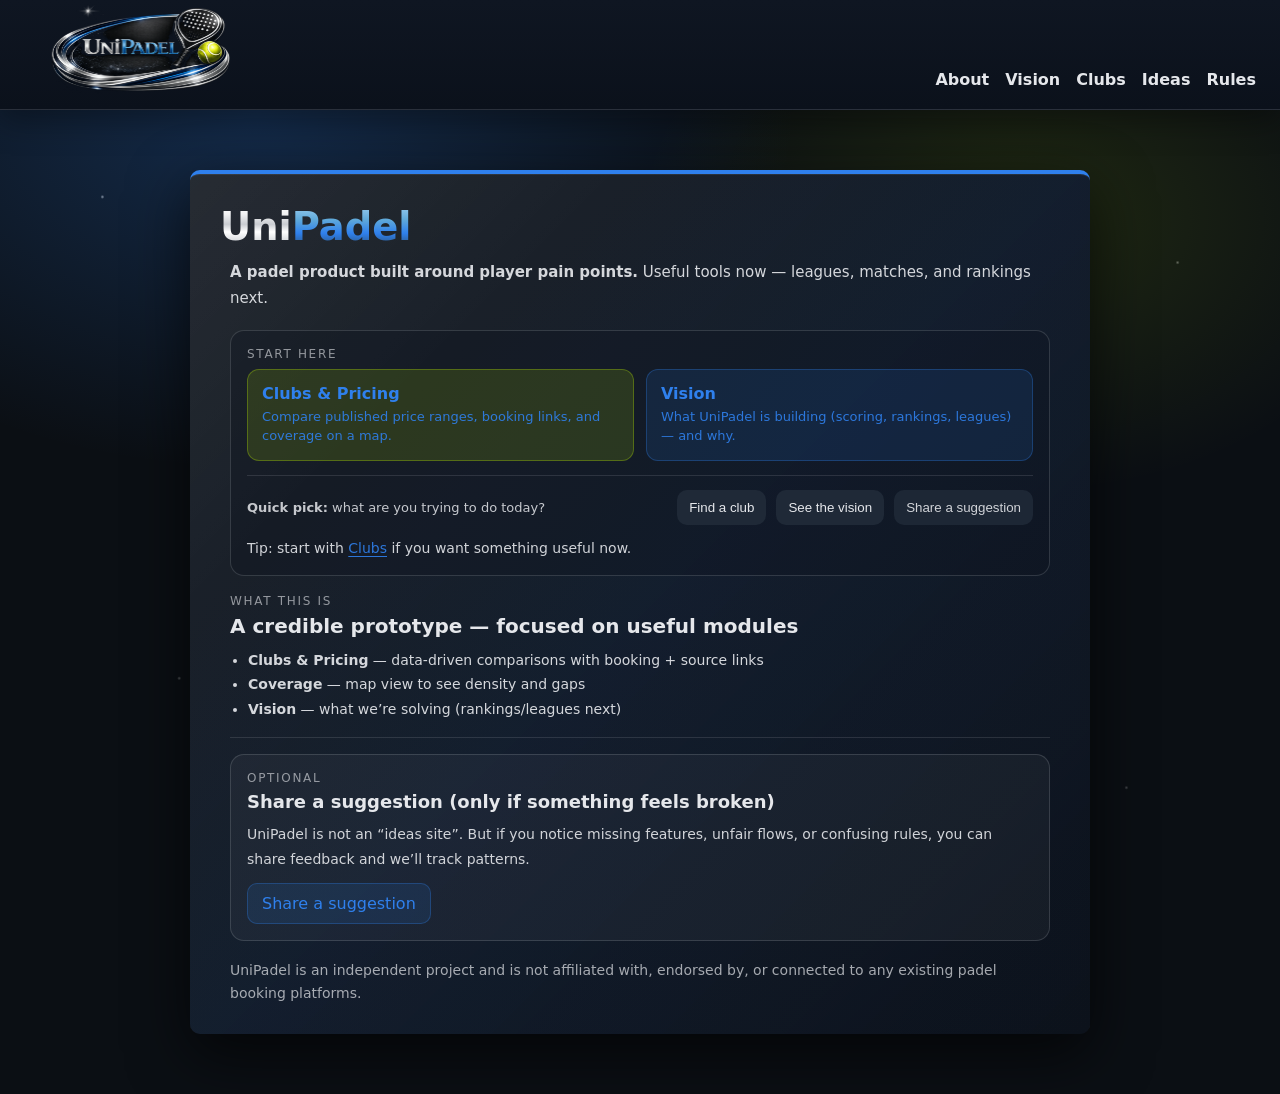
==== commit 2e38bbd0: "Update index.html" ====
--- a/index.html
+++ b/index.html
@@ -19,6 +19,7 @@
       <a href="/learn.html">Vision</a>
       <a href="/clubs.html">Clubs</a>
       <a href="/ideas.html">Ideas</a>
+      <a href="/rules.html">Rules</a>
 
       <!-- Hidden by default; app.js shows these only during an admin session -->
       <a href="/ideas.html?admin=unipadelgold" id="adminNavLink" hidden>Admin</a>
--- a/style.css
+++ b/style.css
@@ -18,6 +18,9 @@
   padding: 0;
   color: #E5E7EB;
   background-color: #0B0F14;
+
+  /* ✅ Required for fixed navbar so content doesn't sit underneath */
+  padding-top: 110px;
 
   /* Desktop star background */
   background-image:
@@ -62,7 +65,13 @@
 
 /* ===== Navbar ===== */
 .navbar {
-  position: relative;
+  /* ✅ Guaranteed "sticky": fixed to viewport */
+  position: fixed;
+  top: 0;
+  left: 0;
+  right: 0;
+  z-index: 1000;
+
   display: flex;
   justify-content: flex-end;
   align-items: flex-end;
@@ -192,6 +201,9 @@
 
     /* ✅ Mobile page background is white */
     background: #FFFFFF;
+
+    /* ✅ Match mobile navbar height so content doesn't sit under it */
+    padding-top: 84px;
   }
 
   /* Remove stars on mobile so white is clean */
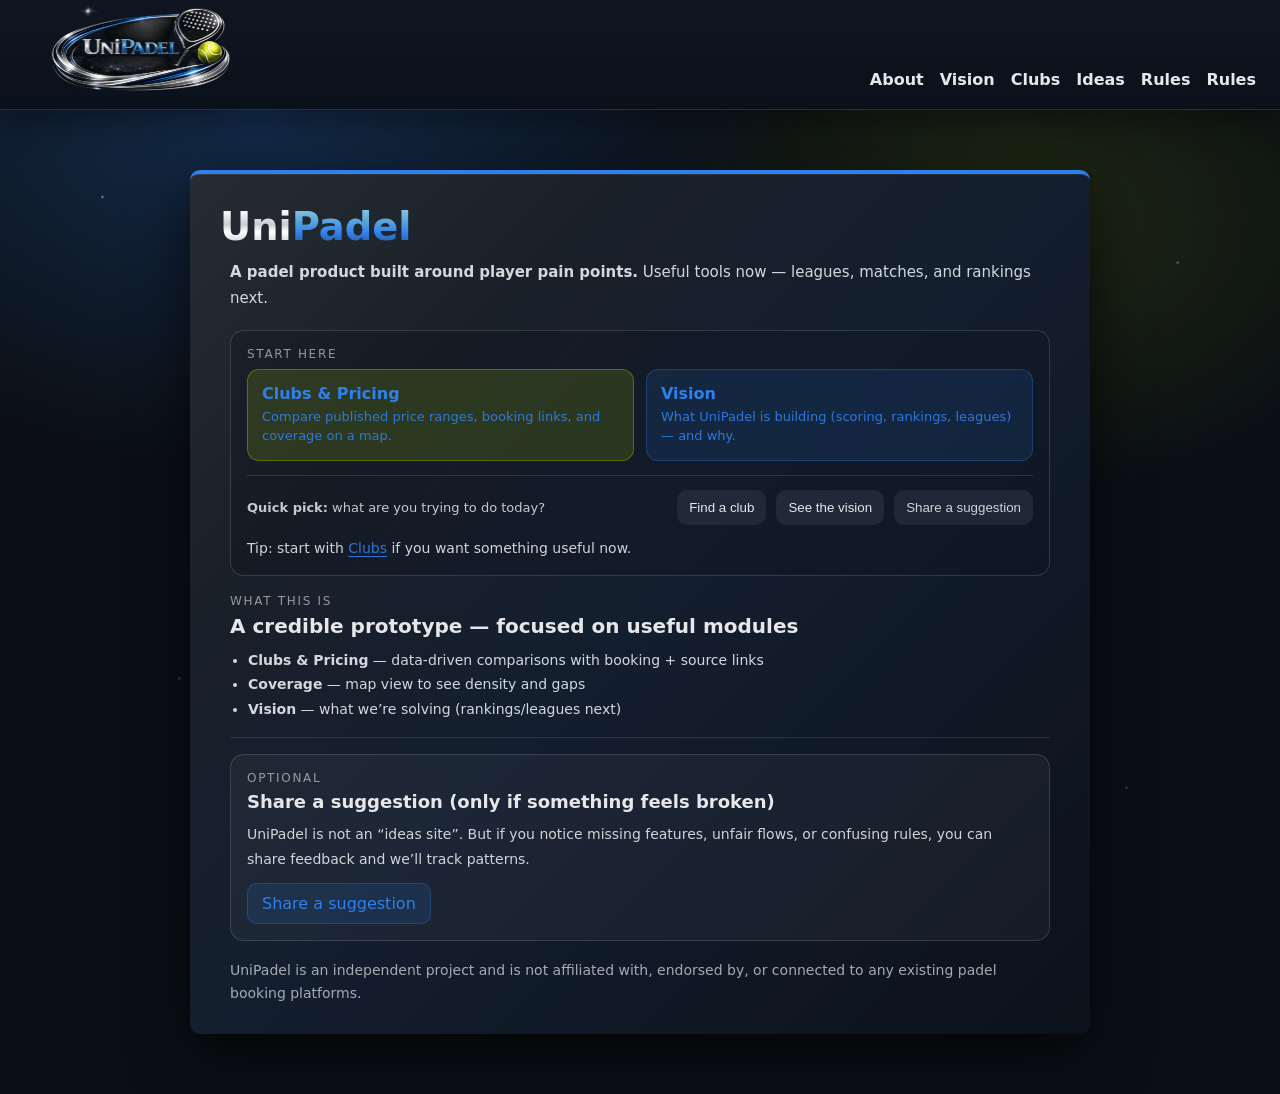
==== commit cad8797a: "Update index.html" ====
--- a/index.html
+++ b/index.html
@@ -19,6 +19,7 @@
       <a href="/learn.html">Vision</a>
       <a href="/clubs.html">Clubs</a>
       <a href="/ideas.html">Ideas</a>
+      <a href="/rules.html">Rules</a>
       <a href="/rules.html">Rules</a>
 
       <!-- Hidden by default; app.js shows these only during an admin session -->
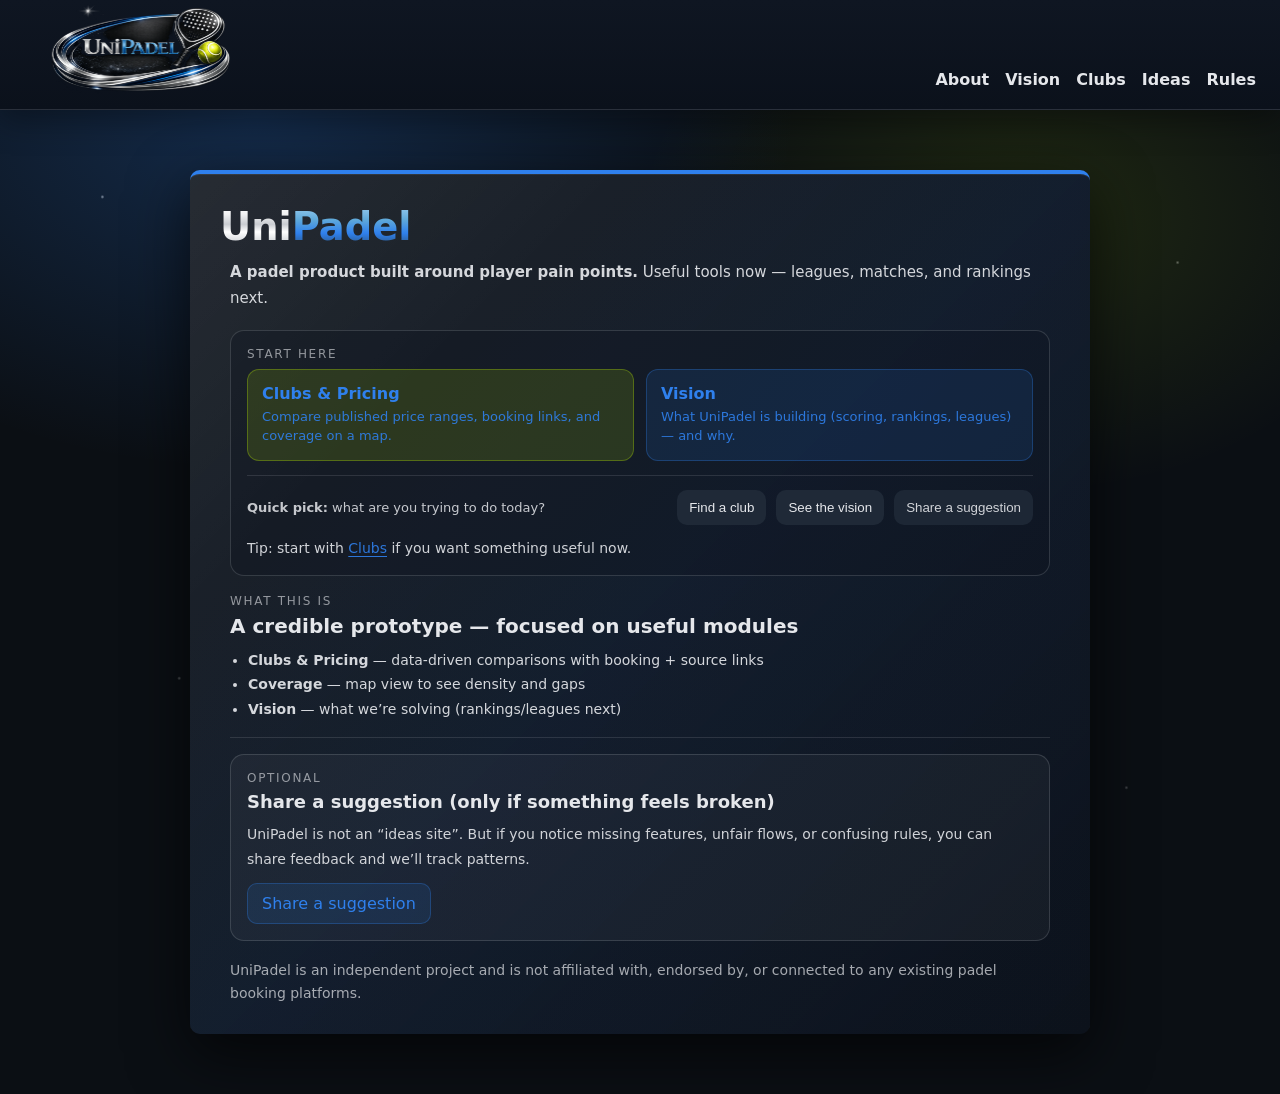
==== commit 21d118bb: "Update index.html" ====
--- a/index.html
+++ b/index.html
@@ -19,7 +19,6 @@
       <a href="/learn.html">Vision</a>
       <a href="/clubs.html">Clubs</a>
       <a href="/ideas.html">Ideas</a>
-      <a href="/rules.html">Rules</a>
       <a href="/rules.html">Rules</a>
 
       <!-- Hidden by default; app.js shows these only during an admin session -->
